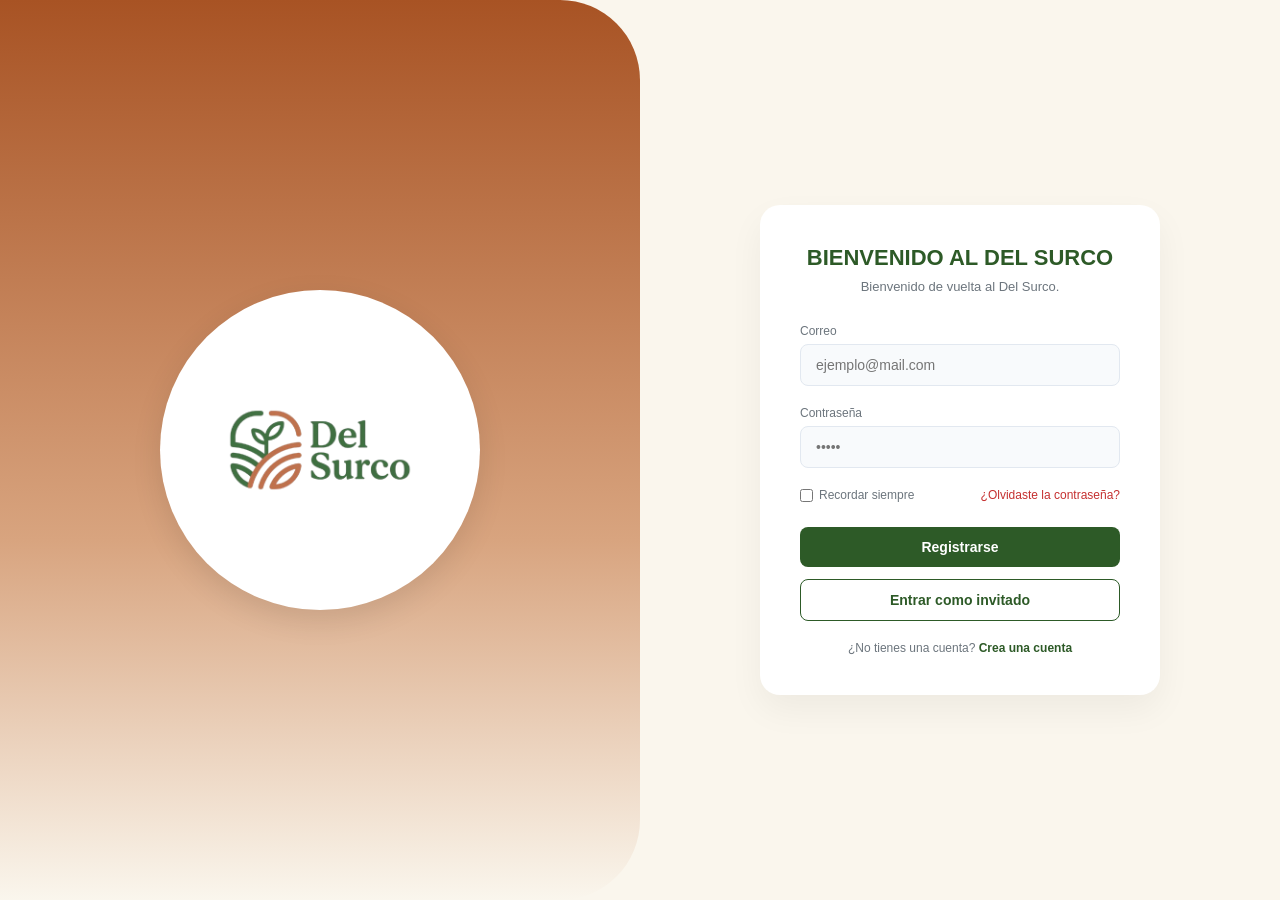
==== index.html @ 16fe625f "Primer commit" ====
<!DOCTYPE html>
<html lang="es">
<head>
    <meta charset="UTF-8">
    <meta name="viewport" content="width=device-width, initial-scale=1.0">
    <title>Del Surco - Iniciar Sesión</title>
    <!-- Enlace a los estilos personalizados -->
    <link rel="stylesheet" href="css/styles.css">
    <link rel="icon" type="image/x-icon" href="image/delsurcoIcono.ico">
</head>
<body>

    <!-- Contenedor principal de la vista de login -->
    <main class="login-wrapper">
        <div class="login-container">
            
            <!-- Panel izquierdo: Bloque visual con el logo -->
            <div class="login-left-panel">
                <div class="logo-circle">
                    <!-- PUNTO DE INTEGRACIÓN: Colocar aquí la imagen del logo -->
                    <img src="image/Logo.png" alt="Del Surco Logo">
                </div>
            </div>

            <!-- Panel derecho: Formulario de inicio de sesión -->
            <div class="login-right-panel">
                <div class="login-card">
                    
                    <h2 class="login-title">BIENVENIDO AL DEL SURCO</h2>
                    <p class="login-subtitle">Bienvenido de vuelta al Del Surco.</p>

                    <!-- PUNTO DE INTEGRACIÓN: Formulario para conectar la API de Login (POST /api/Usuario/login) -->
                    <form id="loginForm">
                        
                        <!-- Campo Correo -->
                       <!-- Campo Correo -->
                        <div class="form-group">
                            <label for="email">Correo</label>
                            <input type="email" id="email" placeholder="ejemplo@mail.com" required>
                        </div>
                        <!-- Campo Contraseña -->
                        <div class="form-group">
                            <label for="password">Contraseña</label>
                            <input type="password" id="password" placeholder="•••••" required>
                        </div>

                        <!-- Opciones adicionales -->
                        <div class="form-options">
                            <div class="checkbox-group">
                                <input type="checkbox" id="rememberMe">
                                <label for="rememberMe">Recordar siempre</label>
                            </div>
                            <!-- PUNTO DE INTEGRACIÓN: Enlace para recuperar contraseña -->
                            <a href="#" id="forgotPasswordLink">¿Olvidaste la contraseña?</a>
                        </div>

                        <!-- Botón de Registrarse (para procesar el formulario de registro/creación) -->
                        <!-- PUNTO DE INTEGRACIÓN: Evento submit para registro o acción de cuenta -->
                        <button type="submit" class="btn-primary-custom">Registrarse</button>

                        <!-- Botón Entrar como invitado -->
                        <!-- PUNTO DE INTEGRACIÓN: Redireccionar al marketplace público sin token -->
                        <button type="button" id="btnGuest" class="btn-outline-custom">Entrar como invitado</button>

                        <!-- Enlace a Registro -->
                        <div class="register-redirect">
                            <span>¿No tienes una cuenta? </span>
                            <!-- PUNTO DE INTEGRACIÓN: Redireccionar a la vista de registro -->
                            <a href="html/registro.html">Crea una cuenta</a>
                        </div>

                    </form>

                </div>
            </div>

        </div>
    </main>

</body>
</html>
---- css/styles.css ----
/* Estilos generales para el login */
* {
    margin: 0;
    padding: 0;
    box-sizing: border-box;
    font-family: sans-serif;
}

body, html {
    width: 100%;
    height: 100%;
    background-color: #FAF6ED;
}

/* Contenedor principal de dos columnas */
.login-wrapper {
    width: 100%;
    height: 100vh;
    display: flex;
}

.login-container {
    width: 100%;
    height: 100%;
    display: flex;
}

/* Panel izquierdo con fondo degradado y curva */
.login-left-panel {
    width: 50%;
    height: 100%;
    background: linear-gradient(180deg, #A85324 0%, #D8A47F 60%, #FAF6ED 100%);
    border-top-right-radius: 80px;
    border-bottom-right-radius: 80px;
    display: flex;
    align-items: center;
    justify-content: center;
}

/* Círculo blanco para el logo */
.logo-circle {
    width: 320px;
    height: 320px;
    background-color: #FFFFFF;
    border-radius: 50%;
    display: flex;
    align-items: center;
    justify-content: center;
    box-shadow: 0 10px 30px rgba(0, 0, 0, 0.1);
}

.logo-circle img {
    width: 75%;
    height: auto;
    object-fit: contain;
}

/* Panel derecho con el formulario */
.login-right-panel {
    width: 50%;
    height: 100%;
    display: flex;
    align-items: center;
    justify-content: center;
    background-color: #FAF6ED;
}

/* Tarjeta contenedora del formulario */
.login-card {
    width: 100%;
    max-width: 400px;
    padding: 40px;
    background-color: #FFFFFF;
    border-radius: 20px;
    box-shadow: 0 15px 35px rgba(0, 0, 0, 0.05);
}

.login-title {
    font-size: 22px;
    font-weight: 700;
    color: #2D5A27;
    text-align: center;
    margin-bottom: 8px;
}

.login-subtitle {
    font-size: 13px;
    color: #6C757D;
    text-align: center;
    margin-bottom: 30px;
}

/* Campos del formulario */
.form-group {
    margin-bottom: 20px;
}

.form-group label {
    display: block;
    font-size: 12px;
    color: #6C757D;
    margin-bottom: 6px;
}

.form-group input {
    width: 100%;
    padding: 12px 15px;
    font-size: 14px;
    border: 1px solid #E2E8F0;
    border-radius: 8px;
    outline: none;
    background-color: #F8FAFC;
}

.form-group input:focus {
    border-color: #2D5A27;
    background-color: #FFFFFF;
}

/* Opciones (Checkbox y enlace de contraseña) */
.form-options {
    display: flex;
    justify-content: space-between;
    align-items: center;
    margin-bottom: 25px;
    font-size: 12px;
}

.checkbox-group {
    display: flex;
    align-items: center;
    gap: 6px;
}

.checkbox-group input {
    accent-color: #2D5A27;
}

.checkbox-group label {
    color: #6C757D;
}

.form-options a {
    color: #C53030;
    text-decoration: none;
}

.form-options a:hover {
    text-decoration: underline;
}

/* Botones principales */
.btn-primary-custom {
    width: 100%;
    padding: 12px;
    background-color: #2D5A27;
    color: #FFFFFF;
    border: none;
    border-radius: 8px;
    font-size: 14px;
    font-weight: 600;
    cursor: pointer;
    margin-bottom: 12px;
}

.btn-primary-custom:hover {
    background-color: #23461F;
}

.btn-outline-custom {
    width: 100%;
    padding: 12px;
    background-color: transparent;
    color: #2D5A27;
    border: 1px solid #2D5A27;
    border-radius: 8px;
    font-size: 14px;
    font-weight: 600;
    cursor: pointer;
    margin-bottom: 20px;
}

.btn-outline-custom:hover {
    background-color: #F0F4EF;
}

/* Enlace inferior de registro */
.register-redirect {
    text-align: center;
    font-size: 12px;
    color: #6C757D;
}

.register-redirect a {
    color: #2D5A27;
    font-weight: 700;
    text-decoration: none;
}

.register-redirect a:hover {
    text-decoration: underline;
}




/* ==========================================
   DISEÑO RESPONSIVE Y TRANSICIÓN SUAVE
   ========================================== */
.login-left-panel {
    transition: opacity 0.4s ease, visibility 0.4s ease, width 0.4s ease;
}

@media (max-width: 992px) {
    .login-wrapper {
        flex-direction: column;
        height: auto;
        min-height: 100vh;
    }

    /* Ocultamos el panel izquierdo de forma suave sin golpes secos */
    .login-left-panel {
        width: 0;
        height: 0;
        opacity: 0;
        visibility: hidden;
        overflow: hidden;
        padding: 0;
        border: none;
    }

    /* El panel derecho toma todo el ancho fluidamente */
    .login-right-panel {
        width: 100%;
        min-height: 100vh;
        padding: 20px;
    }

    .login-card {
        max-width: 100%;
        padding: 30px 20px;
    }
}
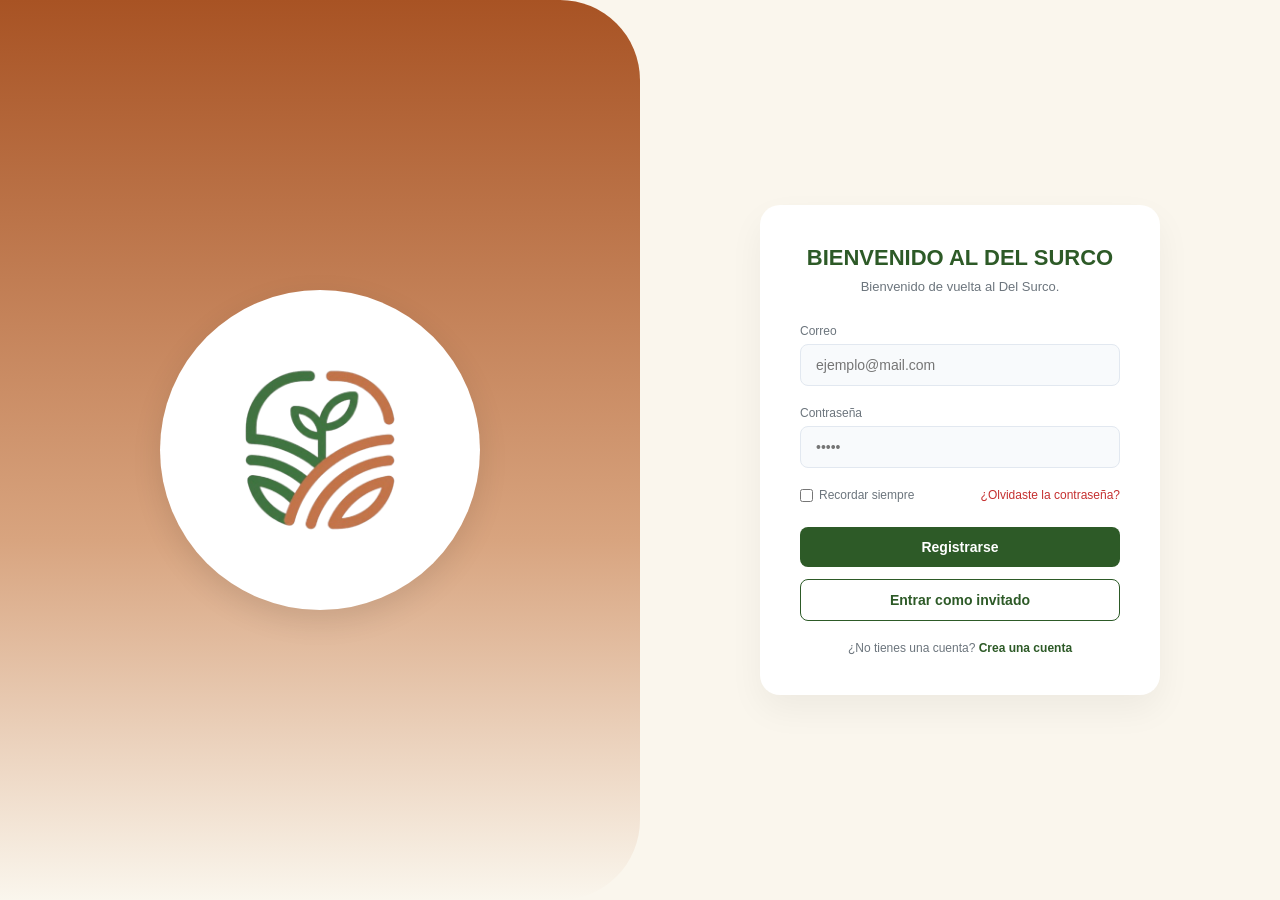
==== commit 39fcca54: "arreglos peque;os" ====
--- a/index.html
+++ b/index.html
@@ -6,7 +6,7 @@
     <title>Del Surco - Iniciar Sesión</title>
     <!-- Enlace a los estilos personalizados -->
     <link rel="stylesheet" href="css/styles.css">
-    <link rel="icon" type="image/x-icon" href="image/delsurcoIcono.ico">
+    <link rel="icon" type="image/x-icon" href="image/soloLogo.png">
 </head>
 <body>
 
@@ -18,7 +18,7 @@
             <div class="login-left-panel">
                 <div class="logo-circle">
                     <!-- PUNTO DE INTEGRACIÓN: Colocar aquí la imagen del logo -->
-                    <img src="image/Logo.png" alt="Del Surco Logo">
+                    <img src="image/soloLogo.png" alt="Del Surco Logo">
                 </div>
             </div>
 
--- a/css/styles.css
+++ b/css/styles.css
@@ -1,3 +1,11 @@
+/* ==========================================
+   TIPOGRAFÍA NATIVA DEL SISTEMA
+   ========================================== */
+* {
+    font-family: -apple-system, BlinkMacSystemFont, "Segoe UI", Roboto, Helvetica, Arial, sans-serif;
+}
+
+
 /* Estilos generales para el login */
 * {
     margin: 0;
@@ -205,7 +213,7 @@
 
 
 /* ==========================================
-   DISEÑO RESPONSIVE Y TRANSICIÓN SUAVE
+   DISEÑO RESPONSIVE 
    ========================================== */
 .login-left-panel {
     transition: opacity 0.4s ease, visibility 0.4s ease, width 0.4s ease;
